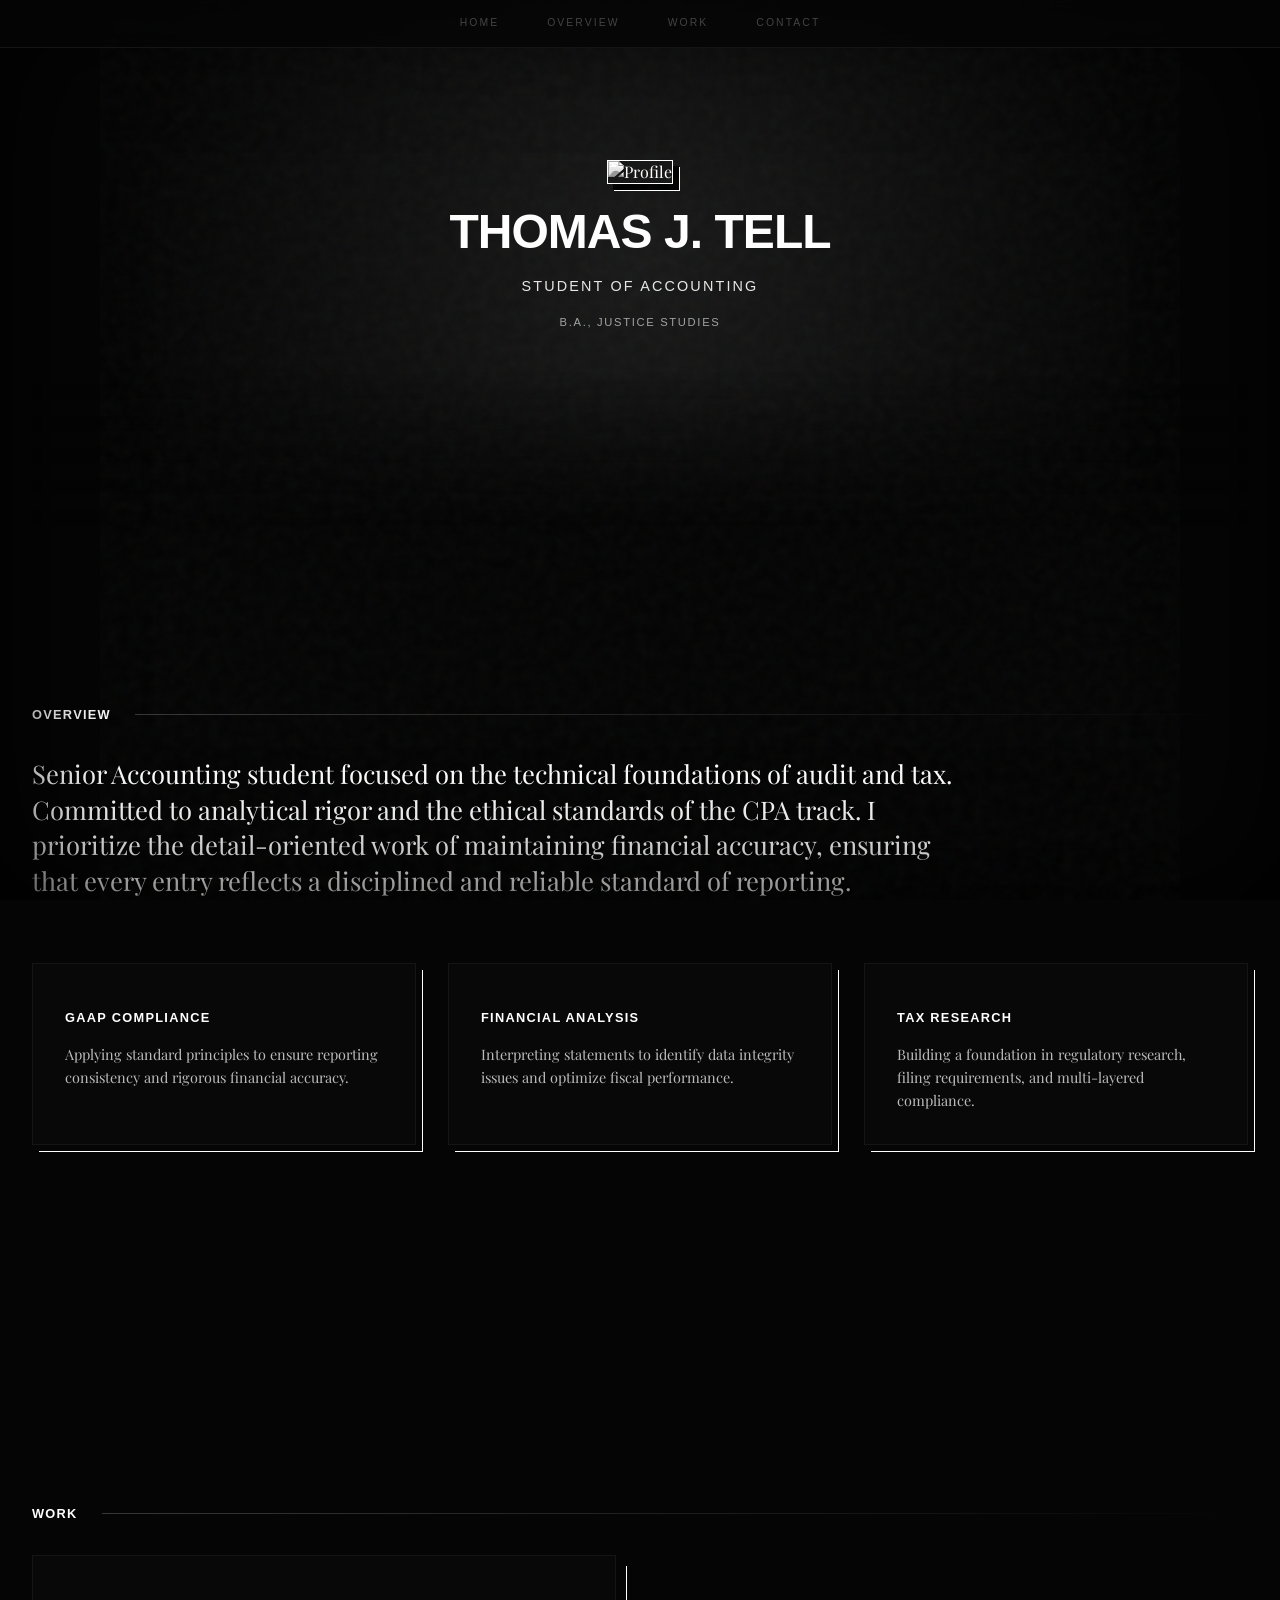
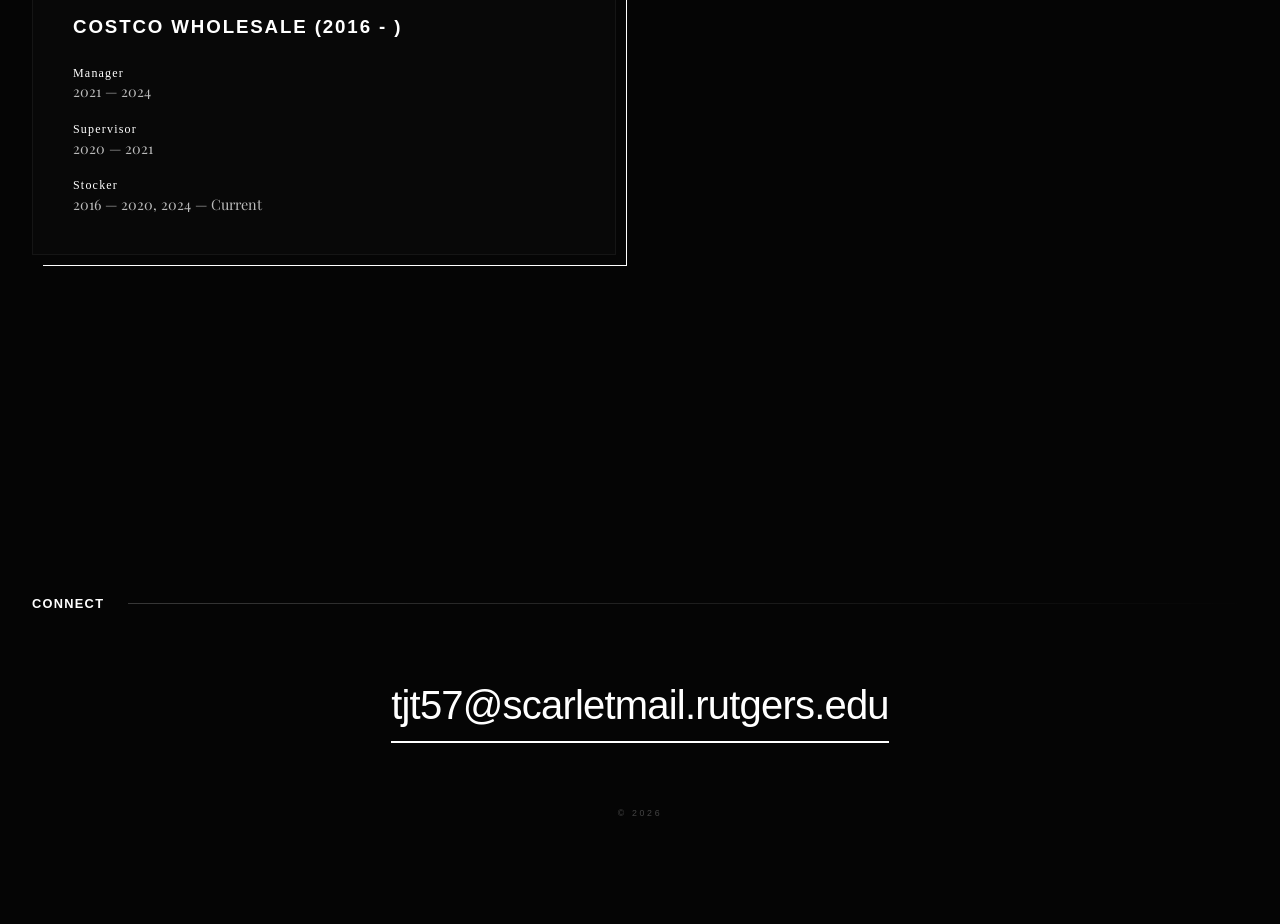
==== index.html @ c1c6cdef "Add files via upload" ====
<!DOCTYPE html>
<html lang="en">
<head>
    <meta charset="UTF-8">
    <meta name="viewport" content="width=device-width, initial-scale=1.0">
    <title>Portfolio | Modern Noir</title>
    
    <link rel="preconnect" href="https://fonts.googleapis.com">
    <link rel="preconnect" href="https://fonts.gstatic.com" crossorigin>
    <link href="https://fonts.googleapis.com/css2?family=Syncopate:wght@400;700&family=Playfair+Display:ital,wght@0,400;0,600;1,400&display=swap" rel="stylesheet">

    <style>
        :root {
            --black: #050505;
            --white: #FFFFFF;
            --gray: #444444;
            --spotlight: radial-gradient(circle at center, #1a1a1a 0%, #050505 80%, #050505 100%);
            --transition: all 0.5s cubic-bezier(0.16, 1, 0.3, 1);
        }

        /* Smooth scrolling for the navigation tabs */
        html {
            scroll-behavior: smooth;
        }

        a, .project-plate, .profile-image { cursor: pointer; }
        
        body {
            background-color: var(--black);
            color: var(--white);
            font-family: 'Playfair Display', serif;
            line-height: 1.4;
            overflow-x: hidden;
            margin: 0;
        }

        /* --- Navigation Bar --- */
        nav {
            position: fixed;
            top: 0;
            width: 100%;
            background: rgba(5, 5, 5, 0.8);
            backdrop-filter: blur(10px);
            z-index: 10001;
            border-bottom: 1px solid #151515;
            padding: 1rem 0;
        }

        .nav-container {
            max-width: 1300px;
            margin: 0 auto;
            display: flex;
            justify-content: center;
            gap: 3rem;
        }

        .nav-tab {
            font-family: 'Syncopate', sans-serif;
            font-size: 0.65rem;
            color: var(--gray);
            text-decoration: none;
            text-transform: uppercase;
            letter-spacing: 0.2em;
            transition: var(--transition);
        }

        .nav-tab:hover {
            color: var(--white);
        }

        /* --- Cinematic Effects --- */
        .grain-overlay {
            position: fixed;
            top: 0; left: 0; width: 100%; height: 100%;
            pointer-events: none;
            z-index: 9999;
            opacity: 0.03;
        }

        .vignette {
            position: fixed;
            top: 0; left: 0; width: 100%; height: 100%;
            box-shadow: inset 0 0 10vw rgba(0,0,0,1);
            pointer-events: none;
            z-index: 9998;
        }

        /* --- Updated Headings: Tighter Tracking --- */
        h1, h2, h3, .section-num {
            font-family: 'Syncopate', sans-serif;
            text-transform: uppercase;
            letter-spacing: 0.1em; /* Reduced from 0.25em for a denser look */
        }

        .section-num {
            font-size: 0.8rem;
            color: var(--white);
            margin-bottom: 2rem;
            display: flex;
            align-items: center;
            gap: 1.5rem;
            font-weight: 700;
        }

        .section-num::after {
            content: "";
            height: 1px;
            flex-grow: 1;
            /* Using a subtle gradient so the line fades out rather than hitting a wall */
            background: linear-gradient(to right, rgba(255,255,255,0.2), transparent);
        }

        /* --- Top-Anchored Hero --- */
        #introduction {
            background: var(--spotlight);
            display: flex;
            flex-direction: column;
            align-items: center;
            justify-content: flex-start;
            text-align: center;
            padding-top: 160px; /* More space at the very top */
            padding-bottom: 12rem; /* Deep blend into the next section */
            mask-image: linear-gradient(to bottom, black 70%, transparent 100%);
            -webkit-mask-image: linear-gradient(to bottom, black 70%, transparent 100%);
        }

        .profile-wrapper { margin-bottom: 1.5rem; }

        .profile-image {
            width: 160px;
            height: 160px;
            object-fit: cover;
            /* Grayscale and contrast for Noir look */
            filter: grayscale(100%) contrast(120%);
            border: 1px solid var(--white);
            
            /* Initial shadow is present but smaller than the hover shadow */
            box-shadow: 6px 6px 0px 0px var(--black), 
                        7px 7px 0px 0px var(--white);
            
            /* Use the pre-defined bezier curve for a snappy, premium feel */
            transition: var(--transition); 
        }

        /* --- New Hover State: Sync with Project Plate interaction --- */
        .profile-image:hover {
            /* Lifts the image slightly (3px) for depth */
            transform: translateY(-3px);
            
            /* Expands the offset shadow dramatically to match the project hover */
            box-shadow: 14px 14px 0px 0px var(--black), 
                        15px 15px 0px 0px var(--white);
            
            /* Optional: Add a subtle burst in contrast on hover for extra "pop" */
            filter: grayscale(100%) contrast(130%);
        }
        .hero-title {
            font-size: clamp(1.8rem, 5vw, 3rem);
            margin: 0 0 0.2rem 0;
            line-height: 1;
            letter-spacing: -0.02em; /* Slight negative tracking for the name to make it "heavy" */
        }

        .hero-tagline {
            font-family: 'Syncopate', sans-serif;
            font-size: 0.9rem; /* Increased size as requested previously */
            color: var(--white);
            text-transform: uppercase;
            letter-spacing: 0.15em; /* Reduced from 0.5em to keep it punchy but legible */
            margin: 1rem 0 0.2rem 0;
            opacity: 0.9;
        }

        /* --- Layout --- */
        .container {
            max-width: 1300px;
            margin: 0 auto;
            padding: 0 2rem;
        }

        section {
            padding: 20vh 0; /* Increased from 15vh for even more drama */
            scroll-margin-top: 100px; 
        }

        .about-text {
            font-size: 1.6rem; /* Slightly larger to fill the space effectively */
            max-width: 950px;
            margin-bottom: 4rem; /* More space before the skills grid */
        }

        .skills-grid {
            display: grid;
            grid-template-columns: repeat(auto-fit, minmax(280px, 1fr));
            gap: 2rem;
        }

        .skill-box {
            background: #080808;
            padding: 2rem;
            border: 1px solid #151515;
            /* Matches the profile and project starting shadow */
            box-shadow: 6px 6px 0px 0px var(--black), 7px 7px 0px 0px var(--white);
            transition: var(--transition);
            display: flex;
            flex-direction: column;
            justify-content: flex-start;
        }

        .skill-box:hover {
            transform: translateY(-5px);
            /* Matches the deep project hover shadow */
            box-shadow: 14px 14px 0px 0px var(--black), 15px 15px 0px 0px var(--white);
            background: #0c0c0c; /* Subtle highlight on hover */
        }

        .skill-box h3 {
            font-size: 0.8rem;
            margin-bottom: 1rem;
            color: var(--white);
        }

        .skill-box p {
            font-size: 0.9rem;
            color: #bbbbbb; /* Using the brighter silver for readability */
            margin: 0;
            line-height: 1.6;
        }
        
        .project-container {
            display: grid;
            grid-template-columns: 1fr 1fr;
            gap: 3rem; /* Wider gap between side-by-side projects */
            margin-top: 2rem;
        }

        .project-plate {
            background: #080808;
            padding: 2.5rem;
            border: 1px solid #151515;
            box-shadow: 10px 10px 0px 0px var(--black), 11px 11px 0px 0px var(--white);
            transition: var(--transition);
        }

        .project-plate:hover {
            transform: translateY(-3px);
            box-shadow: 14px 14px 0px 0px var(--black), 15px 15px 0px 0px var(--white);
        }

        footer {
            padding: 10rem 0 6rem 0; /* More breathing room */
            text-align: center;
        }

        .contact-link {
            display: inline-block;
            color: var(--white);
            text-decoration: none;
            font-family: 'Syncopate', sans-serif;
            font-size: clamp(1.2rem, 4vw, 2.5rem); /* Scales with screen size */
            letter-spacing: -0.02em; /* Tight tracking like your name */
            border-bottom: 2px solid var(--white);
            padding-bottom: 0.5rem;
            transition: var(--transition);
        }

        .contact-link:hover {
            color: var(--gray);
            border-bottom-color: var(--gray);
            transform: scale(1.02);
        }

        @media (max-width: 800px) {
            .project-container { grid-template-columns: 1fr; }
            .nav-container { gap: 1rem; }
            .nav-tab { font-size: 0.55rem; }
        }
    </style>
</head>
<body>

    <nav>
        <div class="nav-container">
            <a href="#introduction" class="nav-tab">Home</a>
            <a href="#expertise" class="nav-tab">Overview</a>
            <a href="#projects" class="nav-tab">Work</a>
            <a href="#contact" class="nav-tab">Contact</a>
        </div>
    </nav>

    <svg class="grain-overlay" viewBox="0 0 100 100">
        <filter id="noise">
            <feTurbulence type="fractalNoise" baseFrequency="0.8" numOctaves="4" stitchTiles="stitch"/>
        </filter>
        <rect width="100%" height="100%" filter="url(#noise)"/>
    </svg>

    <div class="vignette"></div>

    <div class="container">
        
        <section id="introduction">
            <div class="profile-wrapper">
                <img src="./assets/profile.jpg" alt="Profile" class="profile-image">
            </div>
            <h1 class="hero-title">Thomas J. Tell</h1>
            <p class="hero-tagline">Student of Accounting</p>
            <p class="hero-tagline" style="font-size: 0.7rem; opacity: 0.6;">B.A., Justice Studies</p> 
        </section>

        <section id="expertise">
            <span class="section-num">OVERVIEW</span>
            <p class="about-text">
                Senior Accounting student focused on the technical foundations of audit and tax. 
                Committed to analytical rigor and the ethical standards of the CPA track. 
                I prioritize the detail-oriented work of maintaining financial accuracy, 
                ensuring that every entry reflects a disciplined and reliable standard of reporting.
            </p>
            <div class="skills-grid">
                <div class="skill-box">
                    <h3>GAAP Compliance</h3>
                    <p>Applying standard principles to ensure reporting consistency and rigorous financial accuracy.</p>
                </div>
                
                <div class="skill-box">
                    <h3>Financial Analysis</h3>
                    <p>Interpreting statements to identify data integrity issues and optimize fiscal performance.</p>
                </div>
                
                <div class="skill-box">
                    <h3>Tax Research</h3>
                    <p>Building a foundation in regulatory research, filing requirements, and multi-layered compliance.</p>
                </div>
            </div>
        </section>

        <section id="projects">
            <span class="section-num">WORK</span>
            <div class="project-container">
                <div class="project-plate">
                    <h3>Costco Wholesale (2016 - )</h3>
                    
                    <div style="margin-top: 1.5rem;">
                        <!-- Manager Role -->
                        <p style="margin: 0; color: var(--white); font-family: 'Syncopate'; font-size: 0.75rem; letter-spacing: 0.1em;">
                            Manager
                        </p>
                        <p style="margin: 0 0 1.2rem 0; color: #bbbbbb; font-size: 0.9rem; font-weight: 400;">
                            2021 — 2024
                        </p>

                        <!-- Supervisor Role -->
                        <p style="margin: 0; color: var(--white); font-family: 'Syncopate'; font-size: 0.75rem; letter-spacing: 0.1em;">
                            Supervisor
                        </p>
                        <p style="margin: 0 0 1.2rem 0; color: #bbbbbb; font-size: 0.9rem; font-weight: 400;">
                            2020 — 2021
                        </p>

                        <!-- Stocker Role -->
                        <p style="margin: 0; color: var(--white); font-family: 'Syncopate'; font-size: 0.75rem; letter-spacing: 0.1em;">
                            Stocker
                        </p>
                        <p style="margin: 0; color: #bbbbbb; font-size: 0.9rem; font-weight: 400;">
                            2016 — 2020, 2024 — Current
                        </p>
                    </div>
                </div>
            </div>
        </section>

        <footer id="contact">
            <span class="section-num">CONNECT</span>
            <div style="margin: 4rem 0;">
                <a href="mailto:[EMAIL]" class="contact-link">tjt57@scarletmail.rutgers.edu</a>
            </div>
            <p style="margin-top: 4rem; font-family: 'Syncopate', sans-serif; font-size: 0.55rem; color: var(--gray); letter-spacing: 0.3em;">
                © 2026
            </p>
        </footer>
    </div>
</body>
</html>
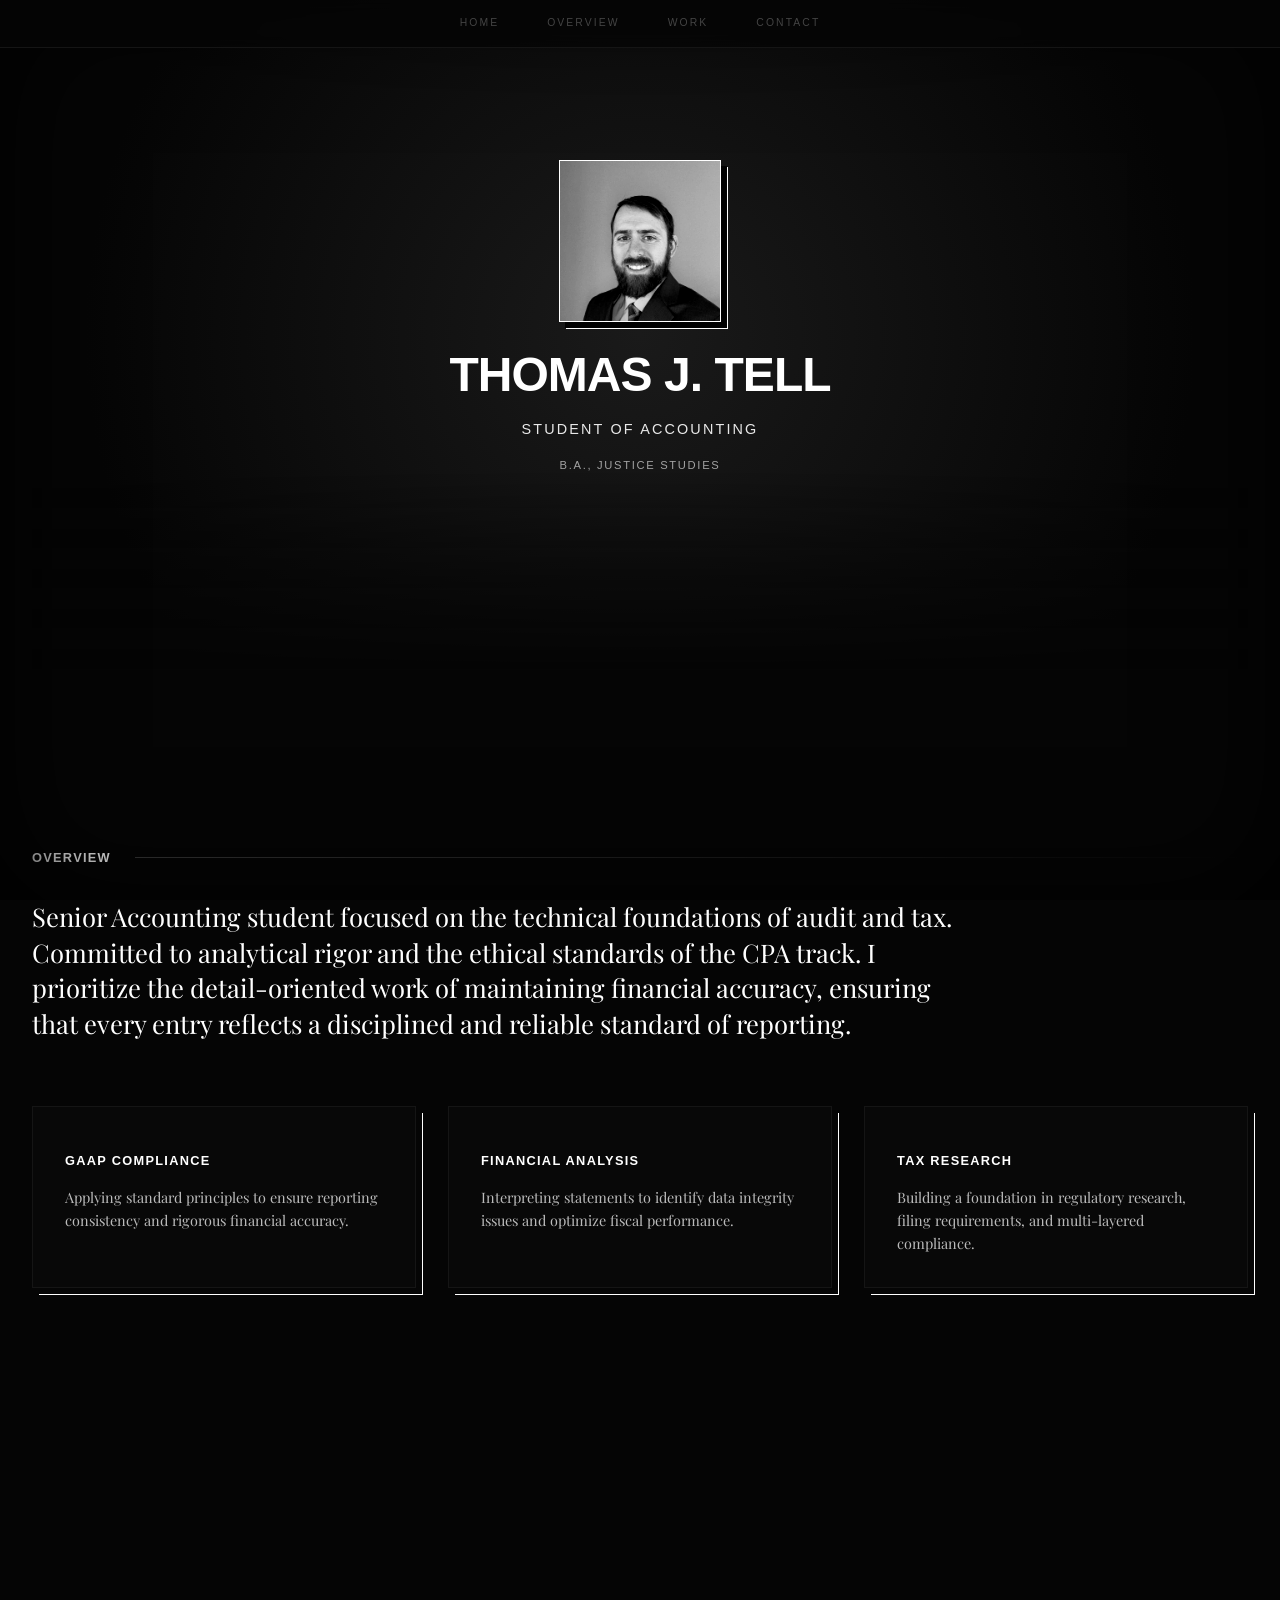
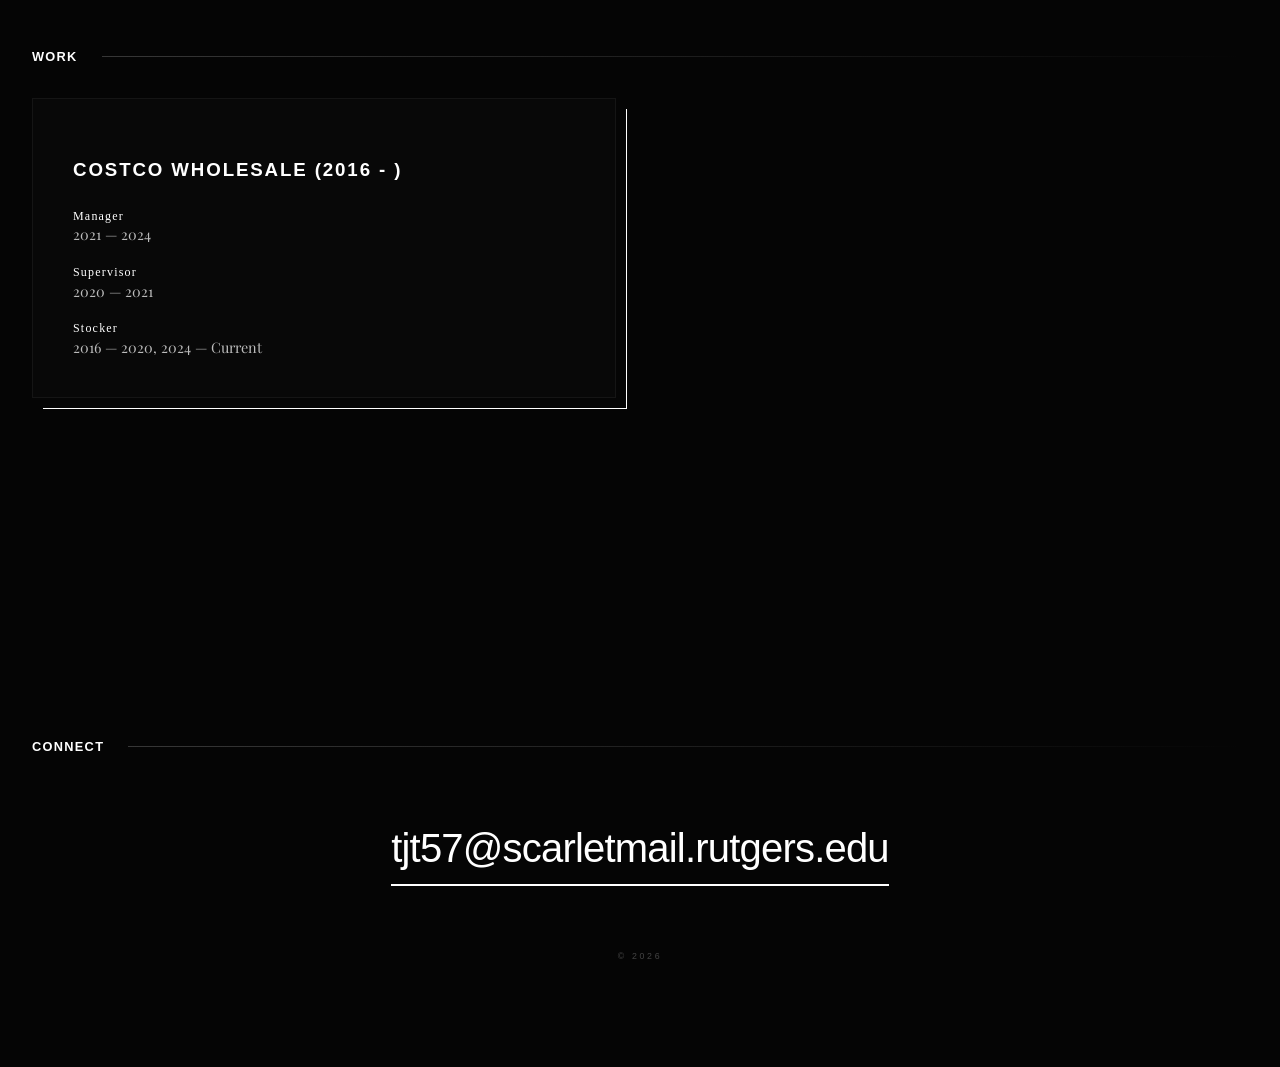
==== commit a3974c75: "Add files via upload" ====
--- a/index.html
+++ b/index.html
@@ -66,15 +66,6 @@
 
         .nav-tab:hover {
             color: var(--white);
-        }
-
-        /* --- Cinematic Effects --- */
-        .grain-overlay {
-            position: fixed;
-            top: 0; left: 0; width: 100%; height: 100%;
-            pointer-events: none;
-            z-index: 9999;
-            opacity: 0.03;
         }
 
         .vignette {
@@ -171,6 +162,7 @@
             opacity: 0.9;
         }
 
+        
         /* --- Layout --- */
         .container {
             max-width: 1300px;
@@ -287,13 +279,6 @@
             <a href="#contact" class="nav-tab">Contact</a>
         </div>
     </nav>
-
-    <svg class="grain-overlay" viewBox="0 0 100 100">
-        <filter id="noise">
-            <feTurbulence type="fractalNoise" baseFrequency="0.8" numOctaves="4" stitchTiles="stitch"/>
-        </filter>
-        <rect width="100%" height="100%" filter="url(#noise)"/>
-    </svg>
 
     <div class="vignette"></div>
 
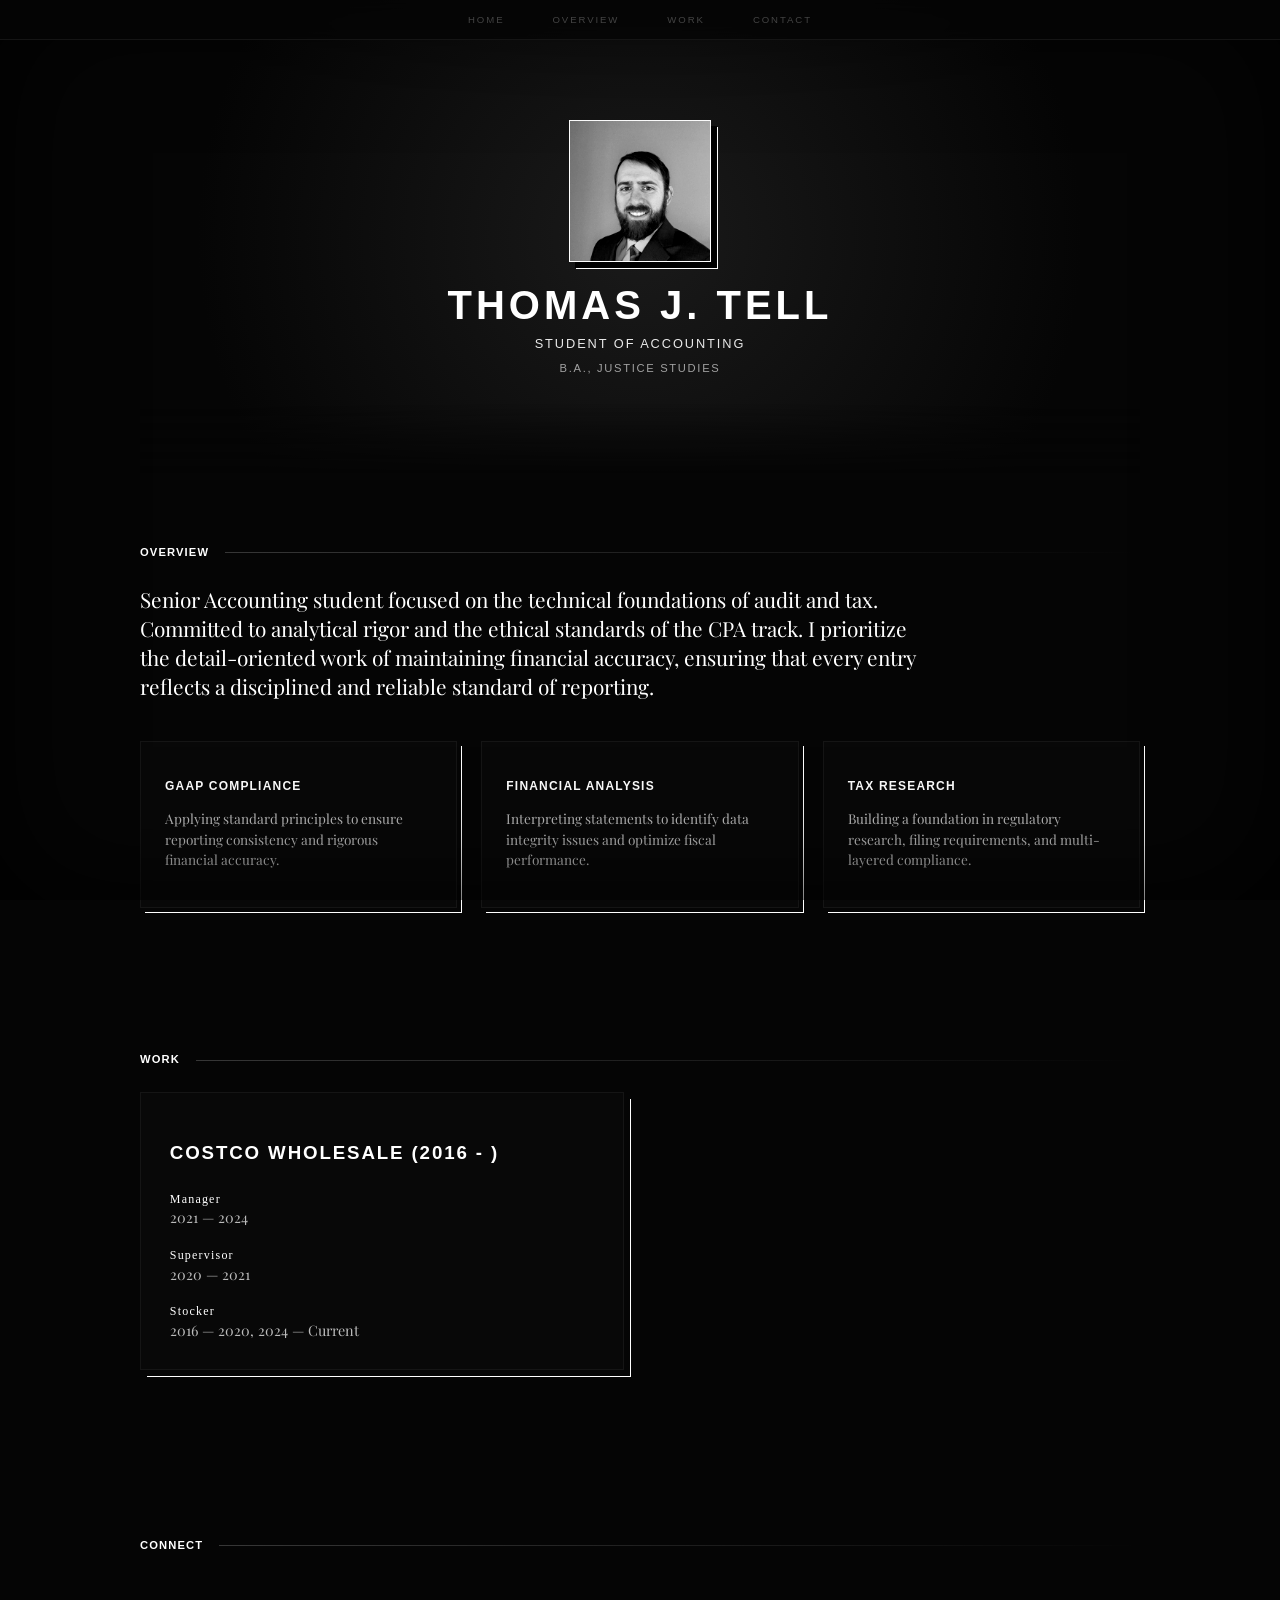
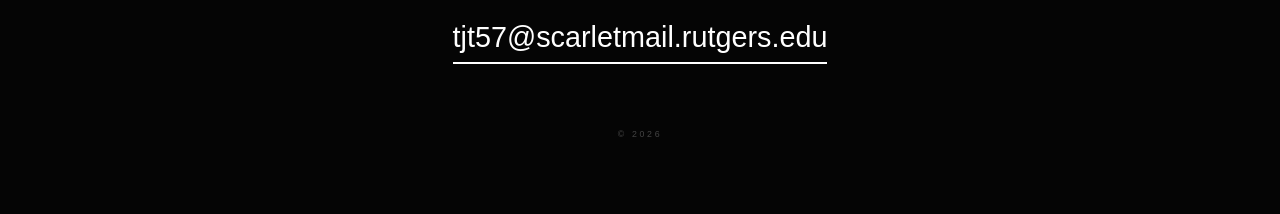
==== commit 627e6996: "Add files via upload" ====
--- a/index.html
+++ b/index.html
@@ -18,11 +18,7 @@
             --transition: all 0.5s cubic-bezier(0.16, 1, 0.3, 1);
         }
 
-        /* Smooth scrolling for the navigation tabs */
-        html {
-            scroll-behavior: smooth;
-        }
-
+        html { scroll-behavior: smooth; }
         a, .project-plate, .profile-image { cursor: pointer; }
         
         body {
@@ -43,11 +39,11 @@
             backdrop-filter: blur(10px);
             z-index: 10001;
             border-bottom: 1px solid #151515;
-            padding: 1rem 0;
+            padding: 0.8rem 0; /* Slightly tighter */
         }
 
         .nav-container {
-            max-width: 1300px;
+            max-width: 1100px; /* Narrower for better focus */
             margin: 0 auto;
             display: flex;
             justify-content: center;
@@ -56,7 +52,7 @@
 
         .nav-tab {
             font-family: 'Syncopate', sans-serif;
-            font-size: 0.65rem;
+            font-size: 0.6rem;
             color: var(--gray);
             text-decoration: none;
             text-transform: uppercase;
@@ -64,9 +60,7 @@
             transition: var(--transition);
         }
 
-        .nav-tab:hover {
-            color: var(--white);
-        }
+        .nav-tab:hover { color: var(--white); }
 
         .vignette {
             position: fixed;
@@ -76,20 +70,19 @@
             z-index: 9998;
         }
 
-        /* --- Updated Headings: Tighter Tracking --- */
         h1, h2, h3, .section-num {
             font-family: 'Syncopate', sans-serif;
             text-transform: uppercase;
-            letter-spacing: 0.1em; /* Reduced from 0.25em for a denser look */
+            letter-spacing: 0.1em;
         }
 
         .section-num {
-            font-size: 0.8rem;
+            font-size: 0.7rem;
             color: var(--white);
-            margin-bottom: 2rem;
+            margin-bottom: 1.5rem; /* Reduced from 2rem */
             display: flex;
             align-items: center;
-            gap: 1.5rem;
+            gap: 1rem;
             font-weight: 700;
         }
 
@@ -97,150 +90,113 @@
             content: "";
             height: 1px;
             flex-grow: 1;
-            /* Using a subtle gradient so the line fades out rather than hitting a wall */
             background: linear-gradient(to right, rgba(255,255,255,0.2), transparent);
         }
 
-        /* --- Top-Anchored Hero --- */
+        /* --- Tighter Hero --- */
         #introduction {
             background: var(--spotlight);
             display: flex;
             flex-direction: column;
             align-items: center;
-            justify-content: flex-start;
+            justify-content: center;
             text-align: center;
-            padding-top: 160px; /* More space at the very top */
-            padding-bottom: 12rem; /* Deep blend into the next section */
-            mask-image: linear-gradient(to bottom, black 70%, transparent 100%);
-            -webkit-mask-image: linear-gradient(to bottom, black 70%, transparent 100%);
-        }
-
-        .profile-wrapper { margin-bottom: 1.5rem; }
+            padding-top: 120px; /* Reduced from 160px */
+            padding-bottom: 6rem; /* Reduced from 12rem */
+            mask-image: linear-gradient(to bottom, black 85%, transparent 100%);
+            -webkit-mask-image: linear-gradient(to bottom, black 85%, transparent 100%);
+        }
+
+        .profile-wrapper { margin-bottom: 1rem; }
 
         .profile-image {
-            width: 160px;
-            height: 160px;
+            width: 140px; /* Slightly smaller for better proportions */
+            height: 140px;
             object-fit: cover;
-            /* Grayscale and contrast for Noir look */
             filter: grayscale(100%) contrast(120%);
             border: 1px solid var(--white);
-            
-            /* Initial shadow is present but smaller than the hover shadow */
-            box-shadow: 6px 6px 0px 0px var(--black), 
-                        7px 7px 0px 0px var(--white);
-            
-            /* Use the pre-defined bezier curve for a snappy, premium feel */
+            box-shadow: 6px 6px 0px 0px var(--black), 7px 7px 0px 0px var(--white);
             transition: var(--transition); 
         }
 
-        /* --- New Hover State: Sync with Project Plate interaction --- */
         .profile-image:hover {
-            /* Lifts the image slightly (3px) for depth */
             transform: translateY(-3px);
-            
-            /* Expands the offset shadow dramatically to match the project hover */
-            box-shadow: 14px 14px 0px 0px var(--black), 
-                        15px 15px 0px 0px var(--white);
-            
-            /* Optional: Add a subtle burst in contrast on hover for extra "pop" */
-            filter: grayscale(100%) contrast(130%);
-        }
+            box-shadow: 10px 10px 0px 0px var(--black), 11px 11px 0px 0px var(--white);
+        }
+
         .hero-title {
-            font-size: clamp(1.8rem, 5vw, 3rem);
-            margin: 0 0 0.2rem 0;
-            line-height: 1;
-            letter-spacing: -0.02em; /* Slight negative tracking for the name to make it "heavy" */
+            font-size: clamp(1.8rem, 5vw, 2.5rem);
+            margin: 0;
+            line-height: 1.1;
         }
 
         .hero-tagline {
             font-family: 'Syncopate', sans-serif;
-            font-size: 0.9rem; /* Increased size as requested previously */
+            font-size: 0.8rem;
             color: var(--white);
             text-transform: uppercase;
-            letter-spacing: 0.15em; /* Reduced from 0.5em to keep it punchy but legible */
-            margin: 1rem 0 0.2rem 0;
+            letter-spacing: 0.15em;
+            margin: 0.5rem 0 0 0;
             opacity: 0.9;
         }
 
-        
         /* --- Layout --- */
         .container {
-            max-width: 1300px;
+            max-width: 1000px; /* Narrowed to keep content from feeling "drifting" */
             margin: 0 auto;
             padding: 0 2rem;
         }
 
         section {
-            padding: 20vh 0; /* Increased from 15vh for even more drama */
-            scroll-margin-top: 100px; 
+            padding: 8vh 0; /* Dramatic reduction from 20vh */
+            scroll-margin-top: 80px; 
         }
 
         .about-text {
-            font-size: 1.6rem; /* Slightly larger to fill the space effectively */
-            max-width: 950px;
-            margin-bottom: 4rem; /* More space before the skills grid */
+            font-size: 1.3rem; /* Scaled down slightly to match tighter container */
+            max-width: 800px;
+            margin-bottom: 2.5rem; /* Reduced from 4rem */
         }
 
         .skills-grid {
             display: grid;
-            grid-template-columns: repeat(auto-fit, minmax(280px, 1fr));
-            gap: 2rem;
+            grid-template-columns: repeat(auto-fit, minmax(250px, 1fr));
+            gap: 1.5rem;
         }
 
         .skill-box {
             background: #080808;
-            padding: 2rem;
+            padding: 1.5rem;
             border: 1px solid #151515;
-            /* Matches the profile and project starting shadow */
-            box-shadow: 6px 6px 0px 0px var(--black), 7px 7px 0px 0px var(--white);
+            box-shadow: 4px 4px 0px 0px var(--black), 5px 5px 0px 0px var(--white);
             transition: var(--transition);
-            display: flex;
-            flex-direction: column;
-            justify-content: flex-start;
         }
 
         .skill-box:hover {
-            transform: translateY(-5px);
-            /* Matches the deep project hover shadow */
-            box-shadow: 14px 14px 0px 0px var(--black), 15px 15px 0px 0px var(--white);
-            background: #0c0c0c; /* Subtle highlight on hover */
-        }
-
-        .skill-box h3 {
-            font-size: 0.8rem;
-            margin-bottom: 1rem;
-            color: var(--white);
-        }
-
-        .skill-box p {
-            font-size: 0.9rem;
-            color: #bbbbbb; /* Using the brighter silver for readability */
-            margin: 0;
-            line-height: 1.6;
-        }
+            transform: translateY(-3px);
+            box-shadow: 8px 8px 0px 0px var(--black), 9px 9px 0px 0px var(--white);
+        }
+
+        .skill-box h3 { font-size: 0.75rem; margin-bottom: 0.8rem; }
+        .skill-box p { font-size: 0.85rem; color: #bbbbbb; line-height: 1.5; }
         
         .project-container {
             display: grid;
             grid-template-columns: 1fr 1fr;
-            gap: 3rem; /* Wider gap between side-by-side projects */
-            margin-top: 2rem;
+            gap: 2rem;
+            margin-top: 1rem;
         }
 
         .project-plate {
             background: #080808;
-            padding: 2.5rem;
+            padding: 1.8rem;
             border: 1px solid #151515;
-            box-shadow: 10px 10px 0px 0px var(--black), 11px 11px 0px 0px var(--white);
+            box-shadow: 6px 6px 0px 0px var(--black), 7px 7px 0px 0px var(--white);
             transition: var(--transition);
         }
 
-        .project-plate:hover {
-            transform: translateY(-3px);
-            box-shadow: 14px 14px 0px 0px var(--black), 15px 15px 0px 0px var(--white);
-        }
-
         footer {
-            padding: 10rem 0 6rem 0; /* More breathing room */
+            padding: 6rem 0 4rem 0; /* Reduced from 10rem */
             text-align: center;
         }
 
@@ -249,23 +205,16 @@
             color: var(--white);
             text-decoration: none;
             font-family: 'Syncopate', sans-serif;
-            font-size: clamp(1.2rem, 4vw, 2.5rem); /* Scales with screen size */
-            letter-spacing: -0.02em; /* Tight tracking like your name */
+            font-size: clamp(1rem, 3vw, 1.8rem);
             border-bottom: 2px solid var(--white);
-            padding-bottom: 0.5rem;
+            padding-bottom: 0.3rem;
             transition: var(--transition);
-        }
-
-        .contact-link:hover {
-            color: var(--gray);
-            border-bottom-color: var(--gray);
-            transform: scale(1.02);
         }
 
         @media (max-width: 800px) {
             .project-container { grid-template-columns: 1fr; }
             .nav-container { gap: 1rem; }
-            .nav-tab { font-size: 0.55rem; }
+            section { padding: 6vh 0; }
         }
     </style>
 </head>
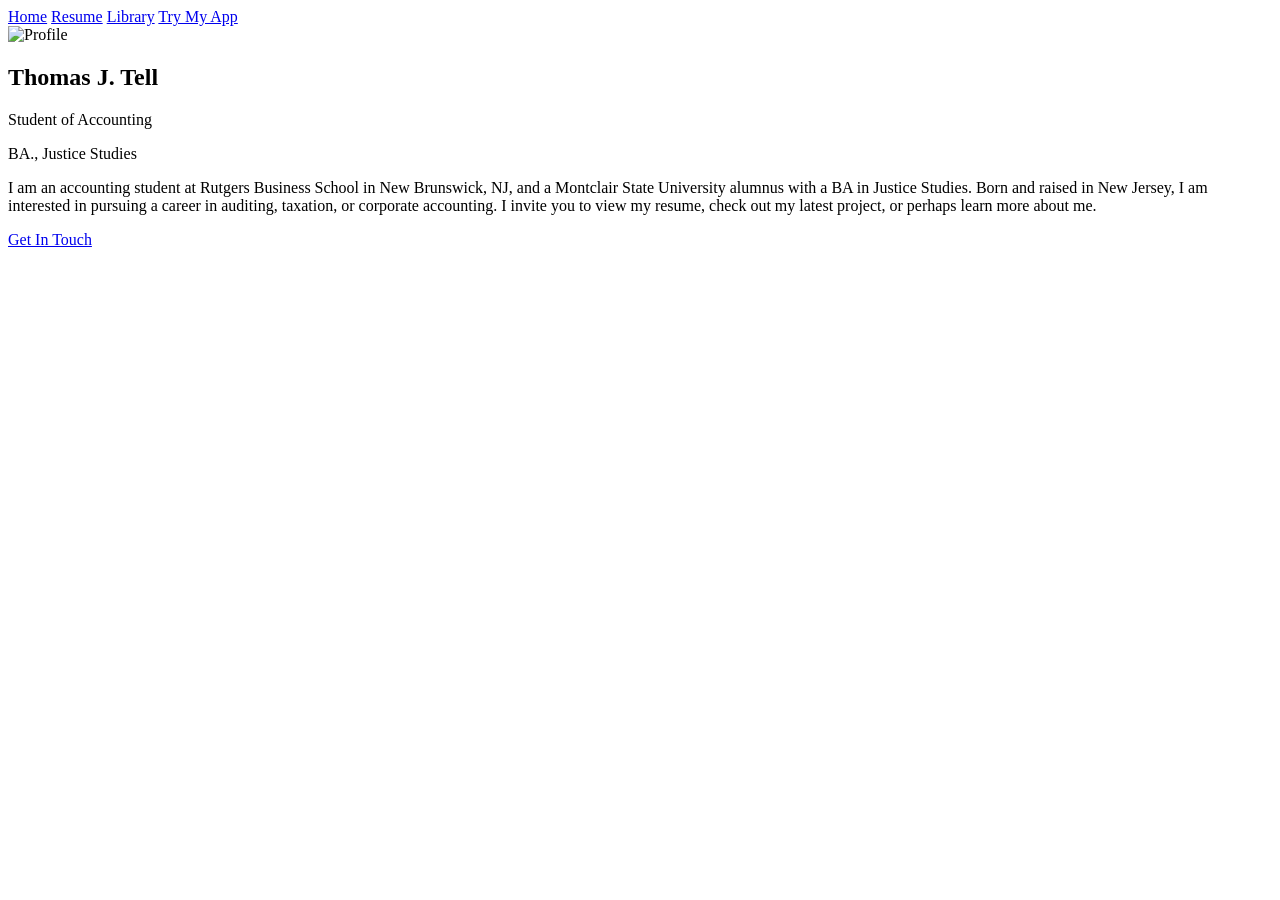
==== commit 37de51f4: "Add files via upload" ====
--- a/index.html
+++ b/index.html
@@ -3,315 +3,56 @@
 <head>
     <meta charset="UTF-8">
     <meta name="viewport" content="width=device-width, initial-scale=1.0">
-    <title>Portfolio | Modern Noir</title>
-    
-    <link rel="preconnect" href="https://fonts.googleapis.com">
-    <link rel="preconnect" href="https://fonts.gstatic.com" crossorigin>
-    <link href="https://fonts.googleapis.com/css2?family=Syncopate:wght@400;700&family=Playfair+Display:ital,wght@0,400;0,600;1,400&display=swap" rel="stylesheet">
-
-    <style>
-        :root {
-            --black: #050505;
-            --white: #FFFFFF;
-            --gray: #444444;
-            --spotlight: radial-gradient(circle at center, #1a1a1a 0%, #050505 80%, #050505 100%);
-            --transition: all 0.5s cubic-bezier(0.16, 1, 0.3, 1);
-        }
-
-        html { scroll-behavior: smooth; }
-        a, .project-plate, .profile-image { cursor: pointer; }
-        
-        body {
-            background-color: var(--black);
-            color: var(--white);
-            font-family: 'Playfair Display', serif;
-            line-height: 1.4;
-            overflow-x: hidden;
-            margin: 0;
-        }
-
-        /* --- Navigation Bar --- */
-        nav {
-            position: fixed;
-            top: 0;
-            width: 100%;
-            background: rgba(5, 5, 5, 0.8);
-            backdrop-filter: blur(10px);
-            z-index: 10001;
-            border-bottom: 1px solid #151515;
-            padding: 0.8rem 0; /* Slightly tighter */
-        }
-
-        .nav-container {
-            max-width: 1100px; /* Narrower for better focus */
-            margin: 0 auto;
-            display: flex;
-            justify-content: center;
-            gap: 3rem;
-        }
-
-        .nav-tab {
-            font-family: 'Syncopate', sans-serif;
-            font-size: 0.6rem;
-            color: var(--gray);
-            text-decoration: none;
-            text-transform: uppercase;
-            letter-spacing: 0.2em;
-            transition: var(--transition);
-        }
-
-        .nav-tab:hover { color: var(--white); }
-
-        .vignette {
-            position: fixed;
-            top: 0; left: 0; width: 100%; height: 100%;
-            box-shadow: inset 0 0 10vw rgba(0,0,0,1);
-            pointer-events: none;
-            z-index: 9998;
-        }
-
-        h1, h2, h3, .section-num {
-            font-family: 'Syncopate', sans-serif;
-            text-transform: uppercase;
-            letter-spacing: 0.1em;
-        }
-
-        .section-num {
-            font-size: 0.7rem;
-            color: var(--white);
-            margin-bottom: 1.5rem; /* Reduced from 2rem */
-            display: flex;
-            align-items: center;
-            gap: 1rem;
-            font-weight: 700;
-        }
-
-        .section-num::after {
-            content: "";
-            height: 1px;
-            flex-grow: 1;
-            background: linear-gradient(to right, rgba(255,255,255,0.2), transparent);
-        }
-
-        /* --- Tighter Hero --- */
-        #introduction {
-            background: var(--spotlight);
-            display: flex;
-            flex-direction: column;
-            align-items: center;
-            justify-content: center;
-            text-align: center;
-            padding-top: 120px; /* Reduced from 160px */
-            padding-bottom: 6rem; /* Reduced from 12rem */
-            mask-image: linear-gradient(to bottom, black 85%, transparent 100%);
-            -webkit-mask-image: linear-gradient(to bottom, black 85%, transparent 100%);
-        }
-
-        .profile-wrapper { margin-bottom: 1rem; }
-
-        .profile-image {
-            width: 140px; /* Slightly smaller for better proportions */
-            height: 140px;
-            object-fit: cover;
-            filter: grayscale(100%) contrast(120%);
-            border: 1px solid var(--white);
-            box-shadow: 6px 6px 0px 0px var(--black), 7px 7px 0px 0px var(--white);
-            transition: var(--transition); 
-        }
-
-        .profile-image:hover {
-            transform: translateY(-3px);
-            box-shadow: 10px 10px 0px 0px var(--black), 11px 11px 0px 0px var(--white);
-        }
-
-        .hero-title {
-            font-size: clamp(1.8rem, 5vw, 2.5rem);
-            margin: 0;
-            line-height: 1.1;
-        }
-
-        .hero-tagline {
-            font-family: 'Syncopate', sans-serif;
-            font-size: 0.8rem;
-            color: var(--white);
-            text-transform: uppercase;
-            letter-spacing: 0.15em;
-            margin: 0.5rem 0 0 0;
-            opacity: 0.9;
-        }
-
-        /* --- Layout --- */
-        .container {
-            max-width: 1000px; /* Narrowed to keep content from feeling "drifting" */
-            margin: 0 auto;
-            padding: 0 2rem;
-        }
-
-        section {
-            padding: 8vh 0; /* Dramatic reduction from 20vh */
-            scroll-margin-top: 80px; 
-        }
-
-        .about-text {
-            font-size: 1.3rem; /* Scaled down slightly to match tighter container */
-            max-width: 800px;
-            margin-bottom: 2.5rem; /* Reduced from 4rem */
-        }
-
-        .skills-grid {
-            display: grid;
-            grid-template-columns: repeat(auto-fit, minmax(250px, 1fr));
-            gap: 1.5rem;
-        }
-
-        .skill-box {
-            background: #080808;
-            padding: 1.5rem;
-            border: 1px solid #151515;
-            box-shadow: 4px 4px 0px 0px var(--black), 5px 5px 0px 0px var(--white);
-            transition: var(--transition);
-        }
-
-        .skill-box:hover {
-            transform: translateY(-3px);
-            box-shadow: 8px 8px 0px 0px var(--black), 9px 9px 0px 0px var(--white);
-        }
-
-        .skill-box h3 { font-size: 0.75rem; margin-bottom: 0.8rem; }
-        .skill-box p { font-size: 0.85rem; color: #bbbbbb; line-height: 1.5; }
-        
-        .project-container {
-            display: grid;
-            grid-template-columns: 1fr 1fr;
-            gap: 2rem;
-            margin-top: 1rem;
-        }
-
-        .project-plate {
-            background: #080808;
-            padding: 1.8rem;
-            border: 1px solid #151515;
-            box-shadow: 6px 6px 0px 0px var(--black), 7px 7px 0px 0px var(--white);
-            transition: var(--transition);
-        }
-
-        footer {
-            padding: 6rem 0 4rem 0; /* Reduced from 10rem */
-            text-align: center;
-        }
-
-        .contact-link {
-            display: inline-block;
-            color: var(--white);
-            text-decoration: none;
-            font-family: 'Syncopate', sans-serif;
-            font-size: clamp(1rem, 3vw, 1.8rem);
-            border-bottom: 2px solid var(--white);
-            padding-bottom: 0.3rem;
-            transition: var(--transition);
-        }
-
-        @media (max-width: 800px) {
-            .project-container { grid-template-columns: 1fr; }
-            .nav-container { gap: 1rem; }
-            section { padding: 6vh 0; }
-        }
-    </style>
+    <title>Professional Portfolio | Home</title>
+    <!-- Standardized file structure -->
+    <link rel="stylesheet" href="assets/css/main.css">
+    <!-- Clean, professional typography -->
+    <link href="https://fonts.googleapis.com/css2?family=Inter:wght@400;700;900&display=swap" rel="stylesheet">
 </head>
 <body>
 
-    <nav>
-        <div class="nav-container">
-            <a href="#introduction" class="nav-tab">Home</a>
-            <a href="#expertise" class="nav-tab">Overview</a>
-            <a href="#projects" class="nav-tab">Work</a>
-            <a href="#contact" class="nav-tab">Contact</a>
+    <header class="navbar">
+        <nav class="nav-container">
+            <!-- Logo removed -->
+            <div class="nav-links">
+                <a href="index.html" class="active">Home</a>
+                <a href="resume.html">Resume</a>
+                <a href="library.html">Library</a>
+                <a href="app.html">Try My App</a>
+            </div>
+        </nav>
+    </header>
+
+    <main class="hero-container">
+        <div class="hero-layout">
+            <!-- Visual Section: Large but contained portrait -->
+            <section class="hero-visual">
+                <div class="portrait-frame">
+                    <img src="assets/images/profile.jpg" alt="Profile" class="profile-pic">
+                </div>
+            </section>
+            
+            <!-- Content Section: Professional Bio and Tagline -->
+            <section class="hero-content">
+                <h1 class="name">Thomas J. Tell</h1>
+                <p class="tagline">Student of Accounting</p>
+                <p class="tagline">BA., Justice Studies</p>
+                <div class="accent-bar"></div>
+                <p class="bio">
+                    I am an accounting student at Rutgers Business School in New Brunswick, NJ, 
+                    and a Montclair State University alumnus with a BA in Justice Studies. 
+                    Born and raised in New Jersey, I am interested in pursuing a career in auditing, 
+                    taxation, or corporate accounting. I invite you to view my resume, 
+                    check out my latest project, or perhaps learn more about me.
+                </p>
+
+                <!-- Email Link -->
+                <div class="hero-actions">
+                    <a href="mailto:tjt57@scarletmail.rutgers.edu" class="email-btn">Get In Touch</a>
+                </div>
+            </section>
         </div>
-    </nav>
+    </main>
 
-    <div class="vignette"></div>
-
-    <div class="container">
-        
-        <section id="introduction">
-            <div class="profile-wrapper">
-                <img src="./assets/profile.jpg" alt="Profile" class="profile-image">
-            </div>
-            <h1 class="hero-title">Thomas J. Tell</h1>
-            <p class="hero-tagline">Student of Accounting</p>
-            <p class="hero-tagline" style="font-size: 0.7rem; opacity: 0.6;">B.A., Justice Studies</p> 
-        </section>
-
-        <section id="expertise">
-            <span class="section-num">OVERVIEW</span>
-            <p class="about-text">
-                Senior Accounting student focused on the technical foundations of audit and tax. 
-                Committed to analytical rigor and the ethical standards of the CPA track. 
-                I prioritize the detail-oriented work of maintaining financial accuracy, 
-                ensuring that every entry reflects a disciplined and reliable standard of reporting.
-            </p>
-            <div class="skills-grid">
-                <div class="skill-box">
-                    <h3>GAAP Compliance</h3>
-                    <p>Applying standard principles to ensure reporting consistency and rigorous financial accuracy.</p>
-                </div>
-                
-                <div class="skill-box">
-                    <h3>Financial Analysis</h3>
-                    <p>Interpreting statements to identify data integrity issues and optimize fiscal performance.</p>
-                </div>
-                
-                <div class="skill-box">
-                    <h3>Tax Research</h3>
-                    <p>Building a foundation in regulatory research, filing requirements, and multi-layered compliance.</p>
-                </div>
-            </div>
-        </section>
-
-        <section id="projects">
-            <span class="section-num">WORK</span>
-            <div class="project-container">
-                <div class="project-plate">
-                    <h3>Costco Wholesale (2016 - )</h3>
-                    
-                    <div style="margin-top: 1.5rem;">
-                        <!-- Manager Role -->
-                        <p style="margin: 0; color: var(--white); font-family: 'Syncopate'; font-size: 0.75rem; letter-spacing: 0.1em;">
-                            Manager
-                        </p>
-                        <p style="margin: 0 0 1.2rem 0; color: #bbbbbb; font-size: 0.9rem; font-weight: 400;">
-                            2021 — 2024
-                        </p>
-
-                        <!-- Supervisor Role -->
-                        <p style="margin: 0; color: var(--white); font-family: 'Syncopate'; font-size: 0.75rem; letter-spacing: 0.1em;">
-                            Supervisor
-                        </p>
-                        <p style="margin: 0 0 1.2rem 0; color: #bbbbbb; font-size: 0.9rem; font-weight: 400;">
-                            2020 — 2021
-                        </p>
-
-                        <!-- Stocker Role -->
-                        <p style="margin: 0; color: var(--white); font-family: 'Syncopate'; font-size: 0.75rem; letter-spacing: 0.1em;">
-                            Stocker
-                        </p>
-                        <p style="margin: 0; color: #bbbbbb; font-size: 0.9rem; font-weight: 400;">
-                            2016 — 2020, 2024 — Current
-                        </p>
-                    </div>
-                </div>
-            </div>
-        </section>
-
-        <footer id="contact">
-            <span class="section-num">CONNECT</span>
-            <div style="margin: 4rem 0;">
-                <a href="mailto:[EMAIL]" class="contact-link">tjt57@scarletmail.rutgers.edu</a>
-            </div>
-            <p style="margin-top: 4rem; font-family: 'Syncopate', sans-serif; font-size: 0.55rem; color: var(--gray); letter-spacing: 0.3em;">
-                © 2026
-            </p>
-        </footer>
-    </div>
 </body>
 </html>
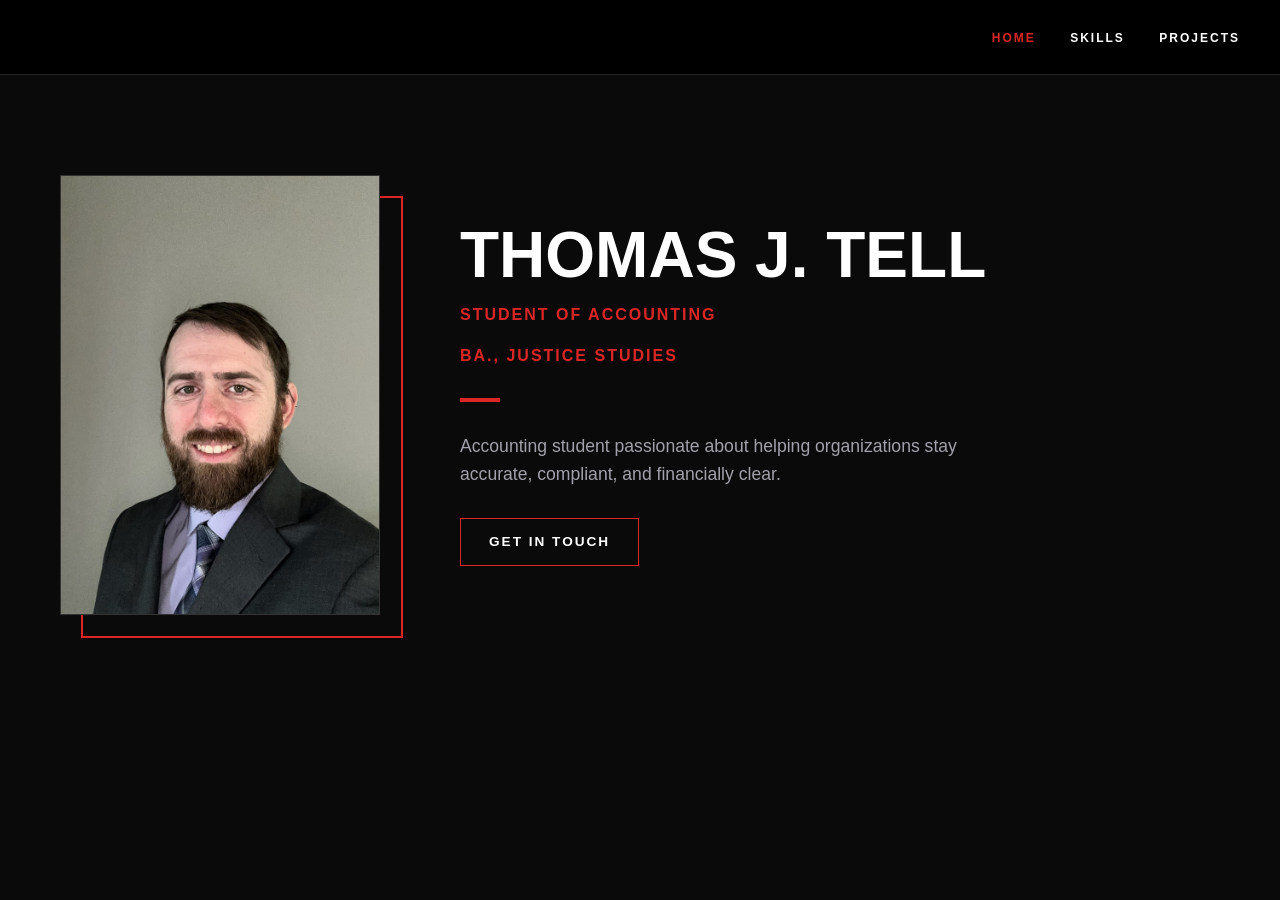
==== commit 76ded58f: "Add files via upload" ====
--- a/index.html
+++ b/index.html
@@ -16,9 +16,8 @@
             <!-- Logo removed -->
             <div class="nav-links">
                 <a href="index.html" class="active">Home</a>
-                <a href="resume.html">Resume</a>
-                <a href="library.html">Library</a>
-                <a href="app.html">Try My App</a>
+                <a href="resume.html">Skills</a>
+                <a href="library.html">Projects</a>
             </div>
         </nav>
     </header>
@@ -39,11 +38,8 @@
                 <p class="tagline">BA., Justice Studies</p>
                 <div class="accent-bar"></div>
                 <p class="bio">
-                    I am an accounting student at Rutgers Business School in New Brunswick, NJ, 
-                    and a Montclair State University alumnus with a BA in Justice Studies. 
-                    Born and raised in New Jersey, I am interested in pursuing a career in auditing, 
-                    taxation, or corporate accounting. I invite you to view my resume, 
-                    check out my latest project, or perhaps learn more about me.
+                    Accounting student passionate about helping organizations stay accurate, compliant, 
+                    and financially clear.
                 </p>
 
                 <!-- Email Link -->
--- a/assets/css/main.css
+++ b/assets/css/main.css
@@ -0,0 +1,431 @@
+/* 1. GLOBAL RESET */
+* {
+    margin: 0;
+    padding: 0;
+    box-sizing: border-box;
+}
+
+:root {
+    --bg-dark: #0a0a0a;
+    --accent-red: #dc2626;
+    --text-main: #ffffff;
+    --text-muted: #a1a1aa;
+    --nav-bg: #000000;
+}
+
+body {
+    background-color: var(--bg-dark);
+    font-family: 'Inter', sans-serif;
+    color: var(--text-main);
+    line-height: 1.6;
+    min-height: 100vh;
+}
+
+/* 2. NAVBAR */
+.navbar {
+    background-color: var(--nav-bg);
+    padding: 1.5rem 2rem;
+    border-bottom: 1px solid #222;
+    position: sticky;
+    top: 0;
+    z-index: 1000;
+}
+
+.nav-container {
+    max-width: 1200px;
+    margin: 0 auto;
+    display: flex;
+    /* This pushes the nav-links to the far right */
+    justify-content: flex-end; 
+    align-items: center;
+}
+
+.logo {
+    font-weight: 900;
+    letter-spacing: 1px;
+    font-size: 1.2rem;
+}
+
+.logo span {
+    color: var(--accent-red);
+}
+
+.nav-links a {
+    color: var(--text-main);
+    text-decoration: none;
+    margin-left: 30px;
+    font-weight: 600;
+    text-transform: uppercase;
+    font-size: 0.75rem;
+    letter-spacing: 2px;
+    transition: color 0.3s ease;
+}
+
+.nav-links a:hover, .nav-links a.active {
+    color: var(--accent-red);
+}
+
+/* 3. HERO SECTION */
+.hero-container {
+    max-width: 1200px;
+    margin: 0 auto;
+    padding: 100px 20px;
+}
+
+.hero-layout {
+    display: flex;
+    align-items: center;
+    gap: 80px;
+}
+
+.hero-actions {
+    margin-top: 30px;
+}
+
+.email-btn {
+    display: inline-block;
+    padding: 12px 28px;
+    border: 1px solid var(--accent-red);
+    color: var(--text-main);
+    text-decoration: none;
+    font-size: 0.85rem;
+    font-weight: 700;
+    text-transform: uppercase;
+    letter-spacing: 2px;
+    transition: all 0.3s ease;
+}
+
+.email-btn:hover {
+    background-color: var(--accent-red);
+    color: #fff;
+    box-shadow: 0 0 20px rgba(220, 38, 38, 0.3);
+}
+
+/* The Portrait Frame */
+.hero-visual {
+    flex-shrink: 0;
+}
+
+.portrait-frame {
+    width: 320px;   /* Noticeably larger, but not overwhelming */
+    height: 440px;  /* Vertical rectangular aspect ratio */
+    border: 1px solid #333;
+    position: relative;
+    background: #111;
+}
+
+/* The red decorative accent behind the frame */
+.portrait-frame::before {
+    content: '';
+    position: absolute;
+    top: 20px;
+    left: 20px;
+    width: 100%;
+    height: 100%;
+    border: 2px solid var(--accent-red);
+    z-index: -1;
+}
+
+.profile-pic {
+    width: 100%;
+    height: 100%;
+    object-fit: cover; /* Maintains aspect ratio without stretching */
+    display: block;
+}
+
+/* 4. CONTENT STYLING */
+.hero-content {
+    flex: 1;
+}
+
+.name {
+    font-size: 4rem;
+    font-weight: 900;
+    margin: 0;
+    text-transform: uppercase;
+    line-height: 1;
+}
+
+.tagline {
+    color: var(--accent-red);
+    font-weight: 700;
+    text-transform: uppercase;
+    letter-spacing: 2px;
+    margin-top: 15px;
+    font-size: 1rem;
+}
+
+.accent-bar {
+    width: 40px;
+    height: 4px;
+    background: var(--accent-red);
+    margin: 30px 0;
+}
+
+.bio {
+    font-size: 1.1rem;
+    color: var(--text-muted);
+    max-width: 520px;
+}
+
+/* 5. RESPONSIVE DESIGN */
+@media (max-width: 900px) {
+    .hero-layout {
+        flex-direction: column;
+        text-align: center;
+        gap: 60px;
+    }
+
+    .hero-container {
+        padding: 60px 20px;
+    }
+
+    .portrait-frame {
+        width: 280px;
+        height: 380px;
+    }
+
+    .portrait-frame::before {
+        top: 15px;
+        left: 15px;
+    }
+
+    .accent-bar {
+        margin: 30px auto;
+    }
+
+    .name {
+        font-size: 3rem;
+    }
+}
+
+/* 6. RESUME PAGE STYLES */
+.resume-container {
+    max-width: 1100px;
+    margin: 80px auto;
+    padding: 0 40px;
+}
+
+.resume-grid {
+    display: grid;
+    grid-template-columns: 1fr;
+    gap: 80px;
+}
+
+/* Sidebar Styles */
+.sidebar-title {
+    color: var(--accent-red);
+    font-size: 0.75rem;
+    text-transform: uppercase;
+    letter-spacing: 2px;
+    margin-bottom: 15px;
+    border-bottom: 1px solid #222;
+    padding-bottom: 5px;
+}
+
+.skill-list {
+    list-style: none;
+    padding: 0;
+}
+
+.skill-list li {
+    color: var(--text-muted);
+    font-size: 0.9rem;
+    margin-bottom: 8px;
+}
+
+.resume-sidebar a {
+    color: var(--text-main);
+    text-decoration: none;
+    font-size: 0.9rem;
+}
+
+.resume-sidebar a:hover {
+    color: var(--accent-red);
+}
+
+/* Main Content Styles */
+.section-heading {
+    font-size: 1.8rem;
+    text-transform: uppercase;
+    font-weight: 900;
+    margin-bottom: 30px;
+    border-left: 5px solid var(--accent-red);
+    padding-left: 20px;
+}
+
+.entry {
+    margin-bottom: 40px;
+}
+
+.entry-header {
+    display: flex;
+    justify-content: space-between;
+    align-items: baseline;
+    margin-bottom: 5px;
+}
+
+.institution {
+    font-size: 1.2rem;
+    font-weight: 700;
+    color: var(--text-main);
+}
+
+.date {
+    color: var(--accent-red);
+    font-weight: 700;
+    font-size: 0.9rem;
+}
+
+.degree, .role {
+    color: var(--text-main);
+    font-weight: 600;
+    margin-bottom: 10px;
+    text-transform: uppercase;
+    font-size: 0.85rem;
+    letter-spacing: 1px;
+}
+
+.details {
+    color: var(--text-muted);
+    font-size: 0.95rem;
+}
+
+.bullet-points {
+    padding-left: 18px;
+    color: var(--text-muted);
+    font-size: 0.95rem;
+}
+
+.bullet-points li {
+    margin-bottom: 8px;
+}
+
+/* Mobile View */
+@media (max-width: 850px) {
+    .resume-grid {
+        grid-template-columns: 1fr;
+    }
+    .resume-container {
+        padding: 40px 20px;
+    }
+}
+
+/* 7. LIBRARY PAGE STYLES */
+.library-container {
+    max-width: 1100px;
+    margin: 80px auto;
+    padding: 0 40px;
+}
+
+.library-header {
+    margin-bottom: 60px;
+    max-width: 100%;
+}
+
+.blurb {
+    color: var(--text-muted);
+    line-height: 1.6;
+    font-size: 1.1rem;
+}
+
+.book-grid {
+    display: grid;
+    grid-template-columns: 1fr; /* Stacked for clear reading */
+    gap: 40px;
+}
+
+.book-card {
+    display: flex;
+    gap: 40px;
+    background: #0a0a0a;
+    padding: 30px;
+    border: 1px solid #1a1a1a;
+    align-items: center;
+}
+
+.book-image img {
+    width: 380px;
+    max-width: 100%;
+    height: auto;
+    box-shadow: 10px 10px 0px var(--accent-red);
+}
+
+.book-info {
+    flex: 1;
+}
+
+.genre-tag {
+    display: inline-block;
+    color: var(--accent-red);
+    font-size: 0.75rem;
+    font-weight: 700;
+    text-transform: uppercase;
+    letter-spacing: 2px;
+    margin-bottom: 10px;
+}
+
+.book-title {
+    font-size: 1.8rem;
+    margin-bottom: 15px;
+    color: var(--text-main);
+}
+
+.book-description {
+    color: var(--text-muted);
+    line-height: 1.6;
+    margin-bottom: 25px;
+}
+
+.goodreads-btn {
+    display: inline-block;
+    padding: 10px 20px;
+    border: 1px solid #333;
+    color: var(--text-main);
+    text-decoration: none;
+    font-size: 0.8rem;
+    font-weight: 700;
+    text-transform: uppercase;
+    transition: all 0.3s ease;
+}
+
+.goodreads-btn:hover {
+    border-color: var(--accent-red);
+    color: var(--accent-red);
+}
+
+/* Mobile Adjustments */
+@media (max-width: 768px) {
+    .book-card {
+        flex-direction: column;
+        text-align: center;
+    }
+    .book-image img {
+        width: 150px;
+        margin-bottom: 20px;
+        box-shadow: 5px 5px 0px var(--accent-red);
+    }
+}
+
+.book-author {
+    color: var(--text-main);
+    font-size: 1rem;
+    font-weight: 600;
+    margin-top: -10px; /* Pulls it closer to the title */
+    margin-bottom: 15px;
+    font-style: italic;
+}
+
+.book-series {
+    color: var(--text-muted);
+    font-size: 0.85rem;
+    text-transform: uppercase;
+    letter-spacing: 1px;
+    margin-top: -10px;
+    margin-bottom: 5px;
+}
+
+/* Adjust author margin if series is present */
+.book-series + .book-author {
+    margin-top: 0px; 
+}
